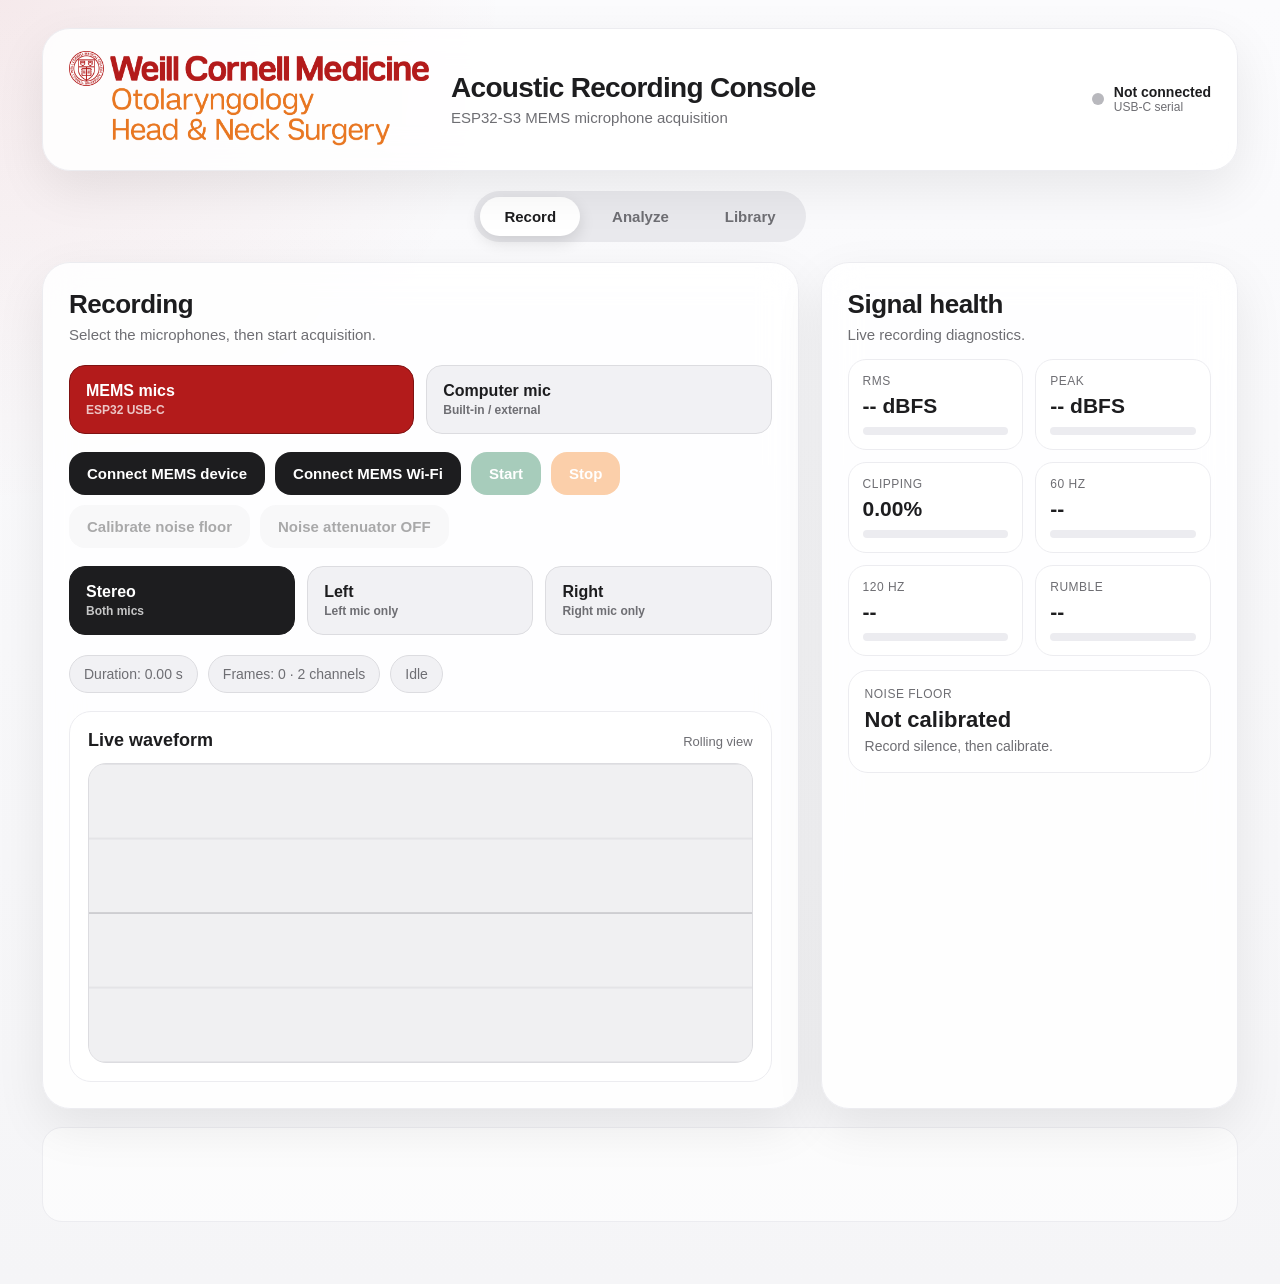
==== index.html @ 39ed15cc "Initial commit" ====
<!DOCTYPE html>
<html>
<head>
  <meta charset="UTF-8" />
  <title>Acoustic Recording Console</title>
  <link rel="stylesheet" href="style.css" />
</head>

<body>
  <div class="appShell">
    <header class="topBar">
      <div class="brand">
        <img class="logo" src="logo.png" alt="Weill Cornell Medicine logo" />
        <div>
          <h1>Acoustic Recording Console</h1>
          <p>ESP32-S3 MEMS microphone acquisition</p>
        </div>
      </div>

      <div class="deviceStatus">
        <div id="statusDot" class="statusDot"></div>
        <div>
          <div id="status" class="statusText">Not connected</div>
          <div class="statusSubtext">USB-C serial</div>
        </div>
      </div>
    </header>

    <nav class="tabBar">
      <button class="tabBtn active" data-tab="recordView">Record</button>
      <button class="tabBtn" data-tab="analyzeView">Analyze</button>
      <button class="tabBtn" data-tab="libraryView">Library</button>
    </nav>

    <main>
      <!-- RECORD VIEW -->
      <section id="recordView" class="view activeView">
        <div class="gridTwo">
          <section class="card mainCard">
            <div class="sectionHeader">
              <div>
                <h2>Recording</h2>
                <p>Select the microphones, then start acquisition.</p>
              </div>
            </div>

            <div class="sourceSelector">
              <button class="sourceBtn active" data-source="mems">
                <span>MEMS mics</span>
                <small>ESP32 USB-C</small>
              </button>

              <button class="sourceBtn" data-source="computer">
                <span>Computer mic</span>
                <small>Built-in / external</small>
              </button>
            </div>

            <div class="buttonRow">
              <button id="connectBtn" class="primaryBtn">Connect MEMS device</button>
              <button id="connectWifiBtn" class="primaryBtn">Connect MEMS Wi-Fi</button>
              <button id="startBtn" class="successBtn" disabled>Start</button>
              <button id="stopBtn" class="warningBtn" disabled>Stop</button>
              <button id="calibrateNoiseBtn" class="secondaryBtn" disabled>Calibrate noise floor</button>
              <button id="noiseAttenuatorBtn" class="secondaryBtn" disabled>Noise attenuator OFF</button>
            </div>

            <div id="modeSelector" class="modeSelector">
              <button class="modeBtn active" data-mode="stereo">
                <span>Stereo</span>
                <small>Both mics</small>
              </button>

              <button class="modeBtn" data-mode="left">
                <span>Left</span>
                <small>Left mic only</small>
              </button>

              <button class="modeBtn" data-mode="right">
                <span>Right</span>
                <small>Right mic only</small>
              </button>
            </div>

            <div class="metaRow">
              <div id="durationBox" class="metaBox">Duration: 0.00 s</div>
              <div id="sampleBox" class="metaBox">Frames: 0 · 2 channels</div>
              <div id="recordingStateBox" class="metaBox">Idle</div>
            </div>

            <div class="plotCard">
              <div class="plotHeader">
                <h3>Live waveform</h3>
                <span>Rolling view</span>
              </div>
              <canvas id="waveform" width="1000" height="300"></canvas>
            </div>
          </section>

          <aside class="card">
            <div class="sectionHeader compact">
              <div>
                <h2>Signal health</h2>
                <p>Live recording diagnostics.</p>
              </div>
            </div>

            <div class="noiseDashboard">
              <div class="noiseCard">
                <div class="noiseLabel">RMS</div>
                <div id="rmsDb" class="noiseValue">-- dBFS</div>
                <div class="indicatorOuter"><div id="rmsBar" class="indicatorInner"></div></div>
              </div>

              <div class="noiseCard">
                <div class="noiseLabel">Peak</div>
                <div id="peakDb" class="noiseValue">-- dBFS</div>
                <div class="indicatorOuter"><div id="peakBar" class="indicatorInner"></div></div>
              </div>

              <div class="noiseCard">
                <div class="noiseLabel">Clipping</div>
                <div id="clipPercent" class="noiseValue">0.00%</div>
                <div class="indicatorOuter"><div id="clipBar" class="indicatorInner warning"></div></div>
              </div>

              <div class="noiseCard">
                <div class="noiseLabel">60 Hz</div>
                <div id="hum60" class="noiseValue">--</div>
                <div class="indicatorOuter"><div id="hum60Bar" class="indicatorInner danger"></div></div>
              </div>

              <div class="noiseCard">
                <div class="noiseLabel">120 Hz</div>
                <div id="hum120" class="noiseValue">--</div>
                <div class="indicatorOuter"><div id="hum120Bar" class="indicatorInner danger"></div></div>
              </div>

              <div class="noiseCard">
                <div class="noiseLabel">Rumble</div>
                <div id="rumbleLevel" class="noiseValue">--</div>
                <div class="indicatorOuter"><div id="rumbleBar" class="indicatorInner warning"></div></div>
              </div>
            </div>

            <div class="noiseFloorBox">
              <div class="noiseLabel">Noise floor</div>
              <div id="noiseFloor" class="noiseFloorValue">Not calibrated</div>
              <div id="noiseComment" class="noiseComment">Record silence, then calibrate.</div>
            </div>
          </aside>
        </div>
      </section>

      <!-- ANALYZE VIEW -->
      <section id="analyzeView" class="view">
        <section class="card">
          <div class="sectionHeader">
            <div>
              <h2>Frequency analysis</h2>
              <p>Zoom into the FFT and export the frequency data.</p>
            </div>
          </div>

          <div class="analysisToolbar">
            <div class="fieldGroup">
              <label>Source</label>
              <select id="analysisSourceSelect">
                <option value="live">Live buffer</option>
              </select>
            </div>

            <div class="fieldGroup">
              <label>From</label>
              <input id="fftMinFreqInput" type="number" value="0" min="0" step="10" />
            </div>

            <div class="fieldGroup">
              <label>To</label>
              <input id="fftMaxFreqInput" type="number" value="8000" min="10" step="10" />
            </div>

            <button id="plotSpectrumBtn" class="primaryBtn" disabled>Plot FFT</button>
            <button id="resetZoomBtn" class="secondaryBtn">Reset zoom</button>
            <button id="downloadFftBtn" class="secondaryBtn" disabled>Download FFT</button>
          </div>

          <div class="quickZoomRow">
            <button class="zoomPresetBtn" data-min="0" data-max="250">0–250 Hz</button>
            <button class="zoomPresetBtn" data-min="0" data-max="1000">0–1 kHz</button>
            <button class="zoomPresetBtn" data-min="1000" data-max="4000">1–4 kHz</button>
            <button class="zoomPresetBtn" data-min="4000" data-max="8000">4–8 kHz</button>
          </div>

          <div class="plotCard">
            <div class="plotHeader">
              <h3>FFT spectrum</h3>
              <span id="fftRangeLabel">0–8000 Hz</span>
            </div>

            <canvas id="spectrumCanvas" width="1200" height="420"></canvas>
          </div>

          <div class="plotCard waveformAnalyzeCard">
            <div class="plotHeader">
                <h3>Selected waveform region</h3>
                <span id="selectedRangeLabel">No region selected</span>
            </div>

            <canvas id="analysisWaveformCanvas" width="1200" height="260"></canvas>

            <p class="selectionHelp">
                Drag the left or right boundary to choose the audio segment used for the FFT.
            </p>
          </div>

          <div class="analysisSummary">
            <div>
              <h3>Dominant frequencies</h3>
              <p id="dominantFrequencies">No FFT plotted yet.</p>
            </div>

            <div>
              <h3>Interpretation</h3>
              <p id="fftInterpretation">Record silence, then plot the FFT to identify noise bands.</p>
            </div>
          </div>
        </section>
      </section>

      <!-- LIBRARY VIEW -->
      <section id="libraryView" class="view">
        <section class="card">
          <div class="sectionHeader">
            <div>
              <h2>Recordings</h2>
              <p>Listen, download, or delete saved recordings.</p>
            </div>

            <div id="recordingCount" class="countPill">0 saved</div>
          </div>

          <div id="recordingList" class="recordingList">
            <div class="empty">No recordings yet.</div>
          </div>
        </section>
      </section>
    </main>

    <div id="log" class="logBox"></div>
  </div>

  <script src="app.js"></script>
  <script src="noiseAttenuator.js"></script>
  <script src="analysis.js"></script>
  <script src="audio.js"></script>
  <script src="serial.js"></script>
  <script src="computerMic.js"></script>
  <script src="wifi.js"></script>
  <script src="main.js"></script>
</body>
</html>
---- style.css ----
:root {
  --wcm-red: #b31b1b;
  --wcm-dark-red: #7f1212;
  --wcm-orange: #f58220;

  --bg: #f5f5f7;
  --card: rgba(255, 255, 255, 0.86);
  --card-solid: #ffffff;
  --plot-bg: #f0f0f2;
  --plot-grid: #d8d8dc;
  --ink: #1d1d1f;
  --muted: #6e6e73;
  --line: #dcdce0;
  --soft-line: #ececf0;

  --green: #18794e;
  --purple: #7c3aed;
  --shadow: 0 18px 50px rgba(0, 0, 0, 0.08);
}

* {
  box-sizing: border-box;
}

body {
  margin: 0;
  font-family: -apple-system, BlinkMacSystemFont, "SF Pro Display", "Segoe UI", Arial, sans-serif;
  background:
    radial-gradient(circle at top left, rgba(179, 27, 27, 0.08), transparent 28%),
    linear-gradient(180deg, #fbfbfd 0%, #f5f5f7 100%);
  color: var(--ink);
}

.appShell {
  max-width: 1240px;
  margin: 28px auto;
  padding: 0 22px 34px;
}

.topBar {
  display: flex;
  justify-content: space-between;
  align-items: center;
  gap: 22px;
  padding: 22px 26px;
  background: var(--card);
  border: 1px solid var(--soft-line);
  border-radius: 28px;
  box-shadow: var(--shadow);
  backdrop-filter: blur(18px);
}

.brand {
  display: flex;
  align-items: center;
  gap: 22px;
}

.logo {
  width: 360px;
  max-width: 42vw;
  object-fit: contain;
}

.brand h1 {
  margin: 0;
  font-size: 28px;
  letter-spacing: -0.7px;
}

.brand p {
  margin: 5px 0 0;
  color: var(--muted);
  font-size: 15px;
}

.deviceStatus {
  display: flex;
  align-items: center;
  gap: 10px;
  min-width: 160px;
  justify-content: flex-end;
}

.statusDot {
  width: 12px;
  height: 12px;
  border-radius: 999px;
  background: #b8b8bd;
}

.statusDot.connected {
  background: var(--green);
}

.statusDot.recording {
  background: var(--wcm-red);
  animation: pulse 1s infinite;
}

@keyframes pulse {
  0% { transform: scale(1); opacity: 1; }
  50% { transform: scale(1.25); opacity: 0.65; }
  100% { transform: scale(1); opacity: 1; }
}

.statusText {
  font-weight: 700;
  font-size: 14px;
}

.statusSubtext {
  color: var(--muted);
  font-size: 12px;
}

.tabBar {
  display: flex;
  gap: 8px;
  margin: 20px auto;
  padding: 6px;
  background: #e9e9ed;
  width: fit-content;
  border-radius: 999px;
}

.tabBtn {
  border: none;
  padding: 11px 24px;
  border-radius: 999px;
  background: transparent;
  color: var(--muted);
  font-weight: 700;
  cursor: pointer;
  transition: all 0.15s ease;
}

.tabBtn.active {
  background: white;
  color: var(--ink);
  box-shadow: 0 6px 16px rgba(0,0,0,0.12);
}

.view {
  display: none;
}

.activeView {
  display: block;
}

.gridTwo {
  display: grid;
  grid-template-columns: 1.45fr 0.8fr;
  gap: 22px;
}

.card {
  background: var(--card);
  border: 1px solid var(--soft-line);
  border-radius: 28px;
  box-shadow: var(--shadow);
  padding: 26px;
  backdrop-filter: blur(18px);
}

.mainCard {
  min-height: 640px;
}

.sectionHeader {
  display: flex;
  justify-content: space-between;
  align-items: flex-start;
  gap: 18px;
  margin-bottom: 22px;
}

.sectionHeader.compact {
  margin-bottom: 16px;
}

.sectionHeader h2 {
  margin: 0;
  font-size: 26px;
  letter-spacing: -0.5px;
}

.sectionHeader p {
  margin: 6px 0 0;
  color: var(--muted);
  font-size: 15px;
}

.buttonRow,
.analysisToolbar,
.quickZoomRow {
  display: flex;
  flex-wrap: wrap;
  gap: 10px;
  margin-bottom: 18px;
  align-items: flex-end;
}

button,
select,
input {
  font-family: inherit;
}

button {
  border: none;
  border-radius: 16px;
  padding: 13px 18px;
  font-size: 15px;
  font-weight: 700;
  cursor: pointer;
  transition: transform 0.12s ease, box-shadow 0.12s ease, opacity 0.12s ease;
}

button:hover:not(:disabled) {
  transform: translateY(-1px);
  box-shadow: 0 10px 22px rgba(0,0,0,0.14);
}

button:disabled {
  opacity: 0.38;
  cursor: not-allowed;
}

.primaryBtn {
  background: var(--ink);
  color: white;
}

.successBtn {
  background: var(--green);
  color: white;
}

.warningBtn {
  background: var(--wcm-orange);
  color: white;
}

.secondaryBtn {
  background: #ececf0;
  color: var(--ink);
}

.modeSelector {
  display: grid;
  grid-template-columns: repeat(3, 1fr);
  gap: 12px;
  margin: 10px 0 20px;
}

.modeBtn {
  display: flex;
  flex-direction: column;
  align-items: flex-start;
  gap: 3px;
  background: #f1f1f4;
  color: var(--ink);
  border: 1px solid var(--line);
  padding: 16px;
  text-align: left;
}

.modeBtn span {
  font-size: 16px;
}

.modeBtn small {
  color: var(--muted);
  font-size: 12px;
}

.modeBtn.active {
  background: var(--ink);
  color: white;
  border-color: var(--ink);
}

.modeBtn.active small {
  color: rgba(255,255,255,0.75);
}

.metaRow {
  display: flex;
  flex-wrap: wrap;
  gap: 10px;
  margin-bottom: 18px;
}

.metaBox,
.countPill {
  background: #f1f1f4;
  border: 1px solid var(--line);
  border-radius: 999px;
  padding: 10px 14px;
  color: var(--muted);
  font-size: 14px;
}

.plotCard {
  background: var(--card-solid);
  border: 1px solid var(--soft-line);
  border-radius: 22px;
  padding: 18px;
}

.plotHeader {
  display: flex;
  justify-content: space-between;
  align-items: baseline;
  gap: 12px;
  margin-bottom: 12px;
}

.plotHeader h3 {
  margin: 0;
  font-size: 18px;
}

.plotHeader span {
  color: var(--muted);
  font-size: 13px;
}

canvas {
  width: 100%;
  background: var(--plot-bg);
  border: 1px solid var(--line);
  border-radius: 18px;
  display: block;
}

#waveform {
  height: 300px;
}

#spectrumCanvas {
  height: 420px;
}

.noiseDashboard {
  display: grid;
  grid-template-columns: 1fr 1fr;
  gap: 12px;
}

.noiseCard {
  background: white;
  border: 1px solid var(--soft-line);
  border-radius: 18px;
  padding: 14px;
}

.noiseLabel {
  font-size: 12px;
  text-transform: uppercase;
  color: var(--muted);
  letter-spacing: 0.5px;
  margin-bottom: 6px;
}

.noiseValue {
  font-size: 21px;
  font-weight: 800;
  margin-bottom: 9px;
}

.indicatorOuter {
  height: 8px;
  width: 100%;
  border-radius: 999px;
  overflow: hidden;
  background: #ececf0;
}

.indicatorInner {
  height: 100%;
  width: 0%;
  border-radius: 999px;
  background: var(--green);
  transition: width 0.08s linear;
}

.indicatorInner.warning {
  background: var(--wcm-orange);
}

.indicatorInner.danger {
  background: var(--wcm-red);
}

.noiseFloorBox {
  margin-top: 14px;
  background: white;
  border: 1px solid var(--soft-line);
  border-radius: 20px;
  padding: 16px;
}

.noiseFloorValue {
  font-weight: 800;
  font-size: 22px;
  margin: 4px 0;
}

.noiseComment {
  color: var(--muted);
  font-size: 14px;
  line-height: 1.35;
}

.fieldGroup {
  display: flex;
  flex-direction: column;
  gap: 6px;
}

.fieldGroup label {
  font-size: 12px;
  color: var(--muted);
  font-weight: 700;
  text-transform: uppercase;
  letter-spacing: 0.45px;
}

select,
input {
  height: 44px;
  border: 1px solid var(--line);
  border-radius: 14px;
  background: white;
  padding: 0 12px;
  font-size: 15px;
  min-width: 130px;
}

#analysisSourceSelect {
  min-width: 220px;
}

.zoomPresetBtn {
  background: white;
  color: var(--muted);
  border: 1px solid var(--line);
  padding: 10px 14px;
  font-size: 14px;
}

.analysisSummary {
  display: grid;
  grid-template-columns: 1fr 1fr;
  gap: 18px;
  margin-top: 18px;
}

.analysisSummary div {
  background: white;
  border: 1px solid var(--soft-line);
  border-radius: 20px;
  padding: 18px;
}

.analysisSummary h3 {
  margin: 0 0 8px;
  font-size: 17px;
}

.analysisSummary p {
  margin: 0;
  color: var(--muted);
  line-height: 1.4;
}

.recordingList {
  display: grid;
  grid-template-columns: repeat(auto-fill, minmax(310px, 1fr));
  gap: 14px;
}

.recordingCard {
  background: white;
  border: 1px solid var(--soft-line);
  border-radius: 22px;
  padding: 18px;
}

.recordingTitle {
  font-size: 18px;
  font-weight: 800;
  margin-bottom: 5px;
}

.recordingInfo {
  font-size: 13px;
  color: var(--muted);
  margin-bottom: 12px;
  line-height: 1.35;
}

audio {
  width: 100%;
  margin-top: 8px;
}

.cardButtons {
  display: flex;
  gap: 8px;
  flex-wrap: wrap;
  margin-top: 12px;
}

.smallBtn {
  padding: 9px 12px;
  border-radius: 12px;
  font-size: 13px;
}

.downloadBtn {
  background: var(--ink);
  color: white;
}

.analyzeBtn {
  background: #ececf0;
  color: var(--ink);
}

.deleteBtn {
  background: #f3e8e8;
  color: var(--wcm-red);
}

.empty {
  background: white;
  border: 1px dashed var(--line);
  border-radius: 22px;
  padding: 32px;
  color: var(--muted);
  text-align: center;
}

.logBox {
  margin-top: 18px;
  background: rgba(255,255,255,0.68);
  border: 1px solid var(--soft-line);
  border-radius: 20px;
  padding: 12px 14px;
  height: 95px;
  overflow-y: auto;
  font-family: "SF Mono", Consolas, monospace;
  font-size: 12px;
  color: var(--muted);
}

.sourceSelector {
  display: grid;
  grid-template-columns: 1fr 1fr;
  gap: 12px;
  margin-bottom: 18px;
}

.sourceBtn {
  display: flex;
  flex-direction: column;
  align-items: flex-start;
  gap: 3px;
  background: #f1f1f4;
  color: var(--ink);
  border: 1px solid var(--line);
  padding: 16px;
  text-align: left;
}

.sourceBtn span {
  font-size: 16px;
}

.sourceBtn small {
  color: var(--muted);
  font-size: 12px;
}

.sourceBtn.active {
  background: var(--wcm-red);
  color: white;
  border-color: var(--wcm-dark-red);
}

.sourceBtn.active small {
  color: rgba(255,255,255,0.75);
}

@media (max-width: 980px) {
  .topBar,
  .brand {
    flex-direction: column;
    align-items: flex-start;
  }

  .sourceSelector {
    grid-template-columns: 1fr;
  }

  .logo {
    max-width: 100%;
    width: 100%;
  }

  .gridTwo,
  .analysisSummary {
    grid-template-columns: 1fr;
  }

  .modeSelector {
    grid-template-columns: 1fr;
  }

  .noiseDashboard {
    grid-template-columns: 1fr;
  }

  .tabBar {
    width: 100%;
  }

  .tabBtn {
    flex: 1;
  }
}

.noiseOn {
  background: #0f7b3f !important;
  color: white !important;
  border-color: #0f7b3f !important;
}

.waveformAnalyzeCard {
  margin-top: 18px;
}

#analysisWaveformCanvas {
  height: 260px;
  cursor: crosshair;
}

.selectionHelp {
  margin: 10px 2px 0;
  color: var(--muted);
  font-size: 13px;
}

.selectionHandle {
  cursor: ew-resize;
}
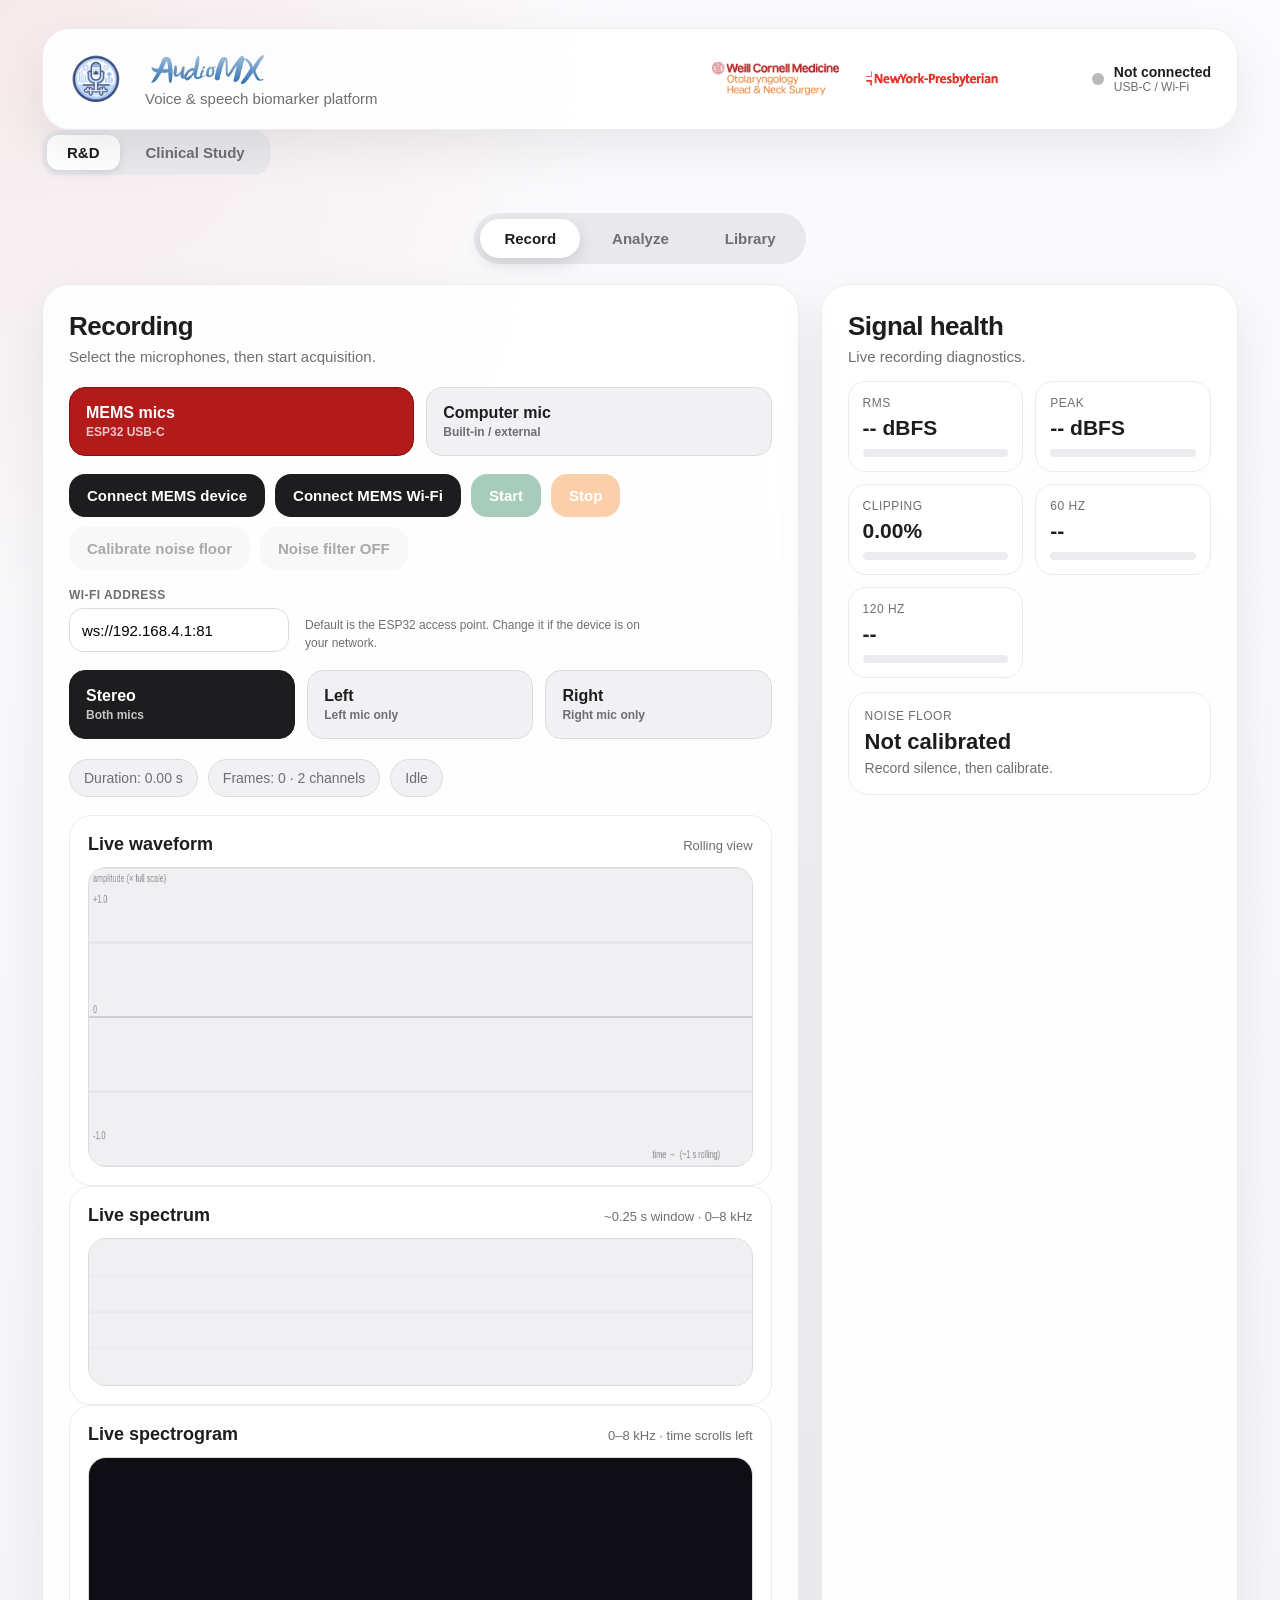
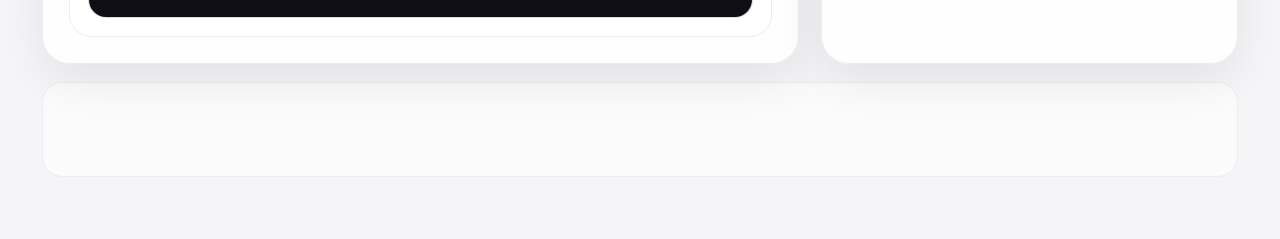
==== commit 5420473c: "Update AudioMX: clinical UI, voice features, FHIR export" ====
--- a/index.html
+++ b/index.html
@@ -2,7 +2,7 @@
 <html>
 <head>
   <meta charset="UTF-8" />
-  <title>Acoustic Recording Console</title>
+  <title>AudioMX — Voice &amp; Speech Platform</title>
   <link rel="stylesheet" href="style.css" />
 </head>
 
@@ -10,22 +10,33 @@
   <div class="appShell">
     <header class="topBar">
       <div class="brand">
-        <img class="logo" src="logo.png" alt="Weill Cornell Medicine logo" />
+        <img class="appIcon" src="AudioMXimagelogo.png" alt="AudioMX icon" />
         <div>
-          <h1>Acoustic Recording Console</h1>
-          <p>ESP32-S3 MEMS microphone acquisition</p>
-        </div>
+          <img class="wordmark" src="AudioMXnamelogo.png" alt="AudioMX" />
+          <p>Voice &amp; speech biomarker platform</p>
+        </div>
+      </div>
+
+      <div class="partnerLogos">
+        <img src="logo.png" alt="Weill Cornell Medicine Otolaryngology" />
+        <img src="nyp_logo.png" alt="NewYork-Presbyterian" onerror="this.style.display='none'" />
       </div>
 
       <div class="deviceStatus">
         <div id="statusDot" class="statusDot"></div>
         <div>
           <div id="status" class="statusText">Not connected</div>
-          <div class="statusSubtext">USB-C serial</div>
+          <div class="statusSubtext">USB-C / Wi-Fi</div>
         </div>
       </div>
     </header>
 
+    <nav class="modeSwitch">
+      <button class="modeSwitchBtn active" data-mode="rnd">R&amp;D</button>
+      <button class="modeSwitchBtn" data-mode="clinical">Clinical Study</button>
+    </nav>
+
+    <div id="rndMode">
     <nav class="tabBar">
       <button class="tabBtn active" data-tab="recordView">Record</button>
       <button class="tabBtn" data-tab="analyzeView">Analyze</button>
@@ -62,7 +73,15 @@
               <button id="startBtn" class="successBtn" disabled>Start</button>
               <button id="stopBtn" class="warningBtn" disabled>Stop</button>
               <button id="calibrateNoiseBtn" class="secondaryBtn" disabled>Calibrate noise floor</button>
-              <button id="noiseAttenuatorBtn" class="secondaryBtn" disabled>Noise attenuator OFF</button>
+              <button id="noiseAttenuatorBtn" class="secondaryBtn" disabled title="When ON, the recording is cleaned (baked in). When OFF, the recording is raw.">Noise filter OFF</button>
+            </div>
+
+            <div class="wifiAddressRow">
+              <div class="fieldGroup">
+                <label for="wifiUrlInput">Wi-Fi address</label>
+                <input id="wifiUrlInput" type="text" value="ws://192.168.4.1:81" spellcheck="false" />
+              </div>
+              <small class="fieldHint">Default is the ESP32 access point. Change it if the device is on your network.</small>
             </div>
 
             <div id="modeSelector" class="modeSelector">
@@ -95,6 +114,22 @@
               </div>
               <canvas id="waveform" width="1000" height="300"></canvas>
             </div>
+
+            <div class="plotCard">
+              <div class="plotHeader">
+                <h3>Live spectrum</h3>
+                <span>~0.25 s window · 0–8 kHz</span>
+              </div>
+              <canvas id="liveSpectrum" width="1000" height="220"></canvas>
+            </div>
+
+            <div class="plotCard">
+              <div class="plotHeader">
+                <h3>Live spectrogram</h3>
+                <span>0–8 kHz · time scrolls left</span>
+              </div>
+              <canvas id="liveSpectrogram" width="1000" height="240"></canvas>
+            </div>
           </section>
 
           <aside class="card">
@@ -136,11 +171,6 @@
                 <div class="indicatorOuter"><div id="hum120Bar" class="indicatorInner danger"></div></div>
               </div>
 
-              <div class="noiseCard">
-                <div class="noiseLabel">Rumble</div>
-                <div id="rumbleLevel" class="noiseValue">--</div>
-                <div class="indicatorOuter"><div id="rumbleBar" class="indicatorInner warning"></div></div>
-              </div>
             </div>
 
             <div class="noiseFloorBox">
@@ -201,6 +231,15 @@
             <canvas id="spectrumCanvas" width="1200" height="420"></canvas>
           </div>
 
+          <div class="plotCard">
+            <div class="plotHeader">
+              <h3>Spectrogram</h3>
+              <span>Selected region · frequency over time</span>
+            </div>
+
+            <canvas id="analysisSpectrogram" width="1200" height="300"></canvas>
+          </div>
+
           <div class="plotCard waveformAnalyzeCard">
             <div class="plotHeader">
                 <h3>Selected waveform region</h3>
@@ -237,7 +276,10 @@
               <p>Listen, download, or delete saved recordings.</p>
             </div>
 
-            <div id="recordingCount" class="countPill">0 saved</div>
+            <div class="libraryHeaderRight">
+              <div id="recordingCount" class="countPill">0 saved</div>
+              <button id="clearAllBtn" class="smallBtn deleteBtn">Clear all data</button>
+            </div>
           </div>
 
           <div id="recordingList" class="recordingList">
@@ -246,6 +288,150 @@
         </section>
       </section>
     </main>
+    </div><!-- /#rndMode -->
+
+    <!-- CLINICAL MODE -->
+    <div id="clinicalMode" hidden>
+      <nav class="clinTabs">
+        <button class="clinTabBtn active" data-ctab="patients">Patients</button>
+        <button class="clinTabBtn" data-ctab="exam">Exam</button>
+        <button class="clinTabBtn" data-ctab="chart">Patient chart</button>
+      </nav>
+
+      <!-- PATIENTS TAB -->
+      <section id="clinPatients" class="card clinPanel">
+        <div class="sectionHeader">
+          <div>
+            <h2>Patients</h2>
+            <p>Your patient database. Open one to run an exam.</p>
+          </div>
+          <button id="cNewPatientBtn" class="primaryBtn">+ New patient</button>
+        </div>
+        <div class="fieldGroup">
+          <label for="cPatientSearch">Search</label>
+          <input id="cPatientSearch" type="text" placeholder="Search by ID or name" />
+        </div>
+        <div id="cPatientTable" class="patientTable">
+          <div class="empty">No patients yet. Click “New patient”.</div>
+        </div>
+      </section>
+
+      <!-- EXAM TAB -->
+      <section id="clinExam" class="clinPanel" hidden>
+        <div class="clinicalGrid">
+          <section class="card clinicianPanel">
+            <div class="sectionHeader">
+              <div>
+                <h2>Exam</h2>
+                <p>Drive the protocol and watch the signal.</p>
+              </div>
+            </div>
+
+            <div id="cExamPatient" class="clinPatientMeta">No patient selected.</div>
+
+            <div class="clinSessionRow">
+              <button id="cNewSessionBtn" class="secondaryBtn">＋ New session</button>
+              <span id="cSessionLabel" class="clinSessionLabel">—</span>
+              <div class="fieldGroup clinNotesField">
+                <label for="cNotes">Session notes</label>
+                <input id="cNotes" type="text" placeholder="Optional notes for this session" />
+              </div>
+            </div>
+
+            <div class="clinConnectRow">
+              <button id="cConnectUsb" class="secondaryBtn">Connect MEMS (USB)</button>
+              <button id="cConnectWifi" class="secondaryBtn">Connect MEMS (Wi-Fi)</button>
+              <button id="cConnectComputer" class="secondaryBtn">Connect computer mic</button>
+              <button id="cPopoutBtn" class="secondaryBtn">Open patient view ↗</button>
+            </div>
+
+            <div class="clinOptionsRow">
+              <label class="consentCheck"><input type="checkbox" id="cConsent" /> Informed consent obtained</label>
+              <label class="consentCheck"><input type="checkbox" id="cSpeak" checked /> 🔊 Read prompts aloud</label>
+            </div>
+
+            <div class="clinTestBar">
+              <div class="clinTestBarHead">Protocol</div>
+              <div id="cTestList" class="clinTestList"></div>
+            </div>
+
+            <div class="clinRunHead">
+              <div>
+                <h3 id="cTestName">Sustained Vowel (MPT)</h3>
+                <p id="cTestNote" class="clinTestNote"></p>
+              </div>
+              <div class="clinRunBtns">
+                <button id="cStartBtn" class="successBtn">Start test</button>
+                <button id="cStopBtn" class="warningBtn" disabled>End test</button>
+              </div>
+            </div>
+
+            <div id="cGateBox" class="clinGate" style="display:none"></div>
+
+            <div class="clinMetrics">
+              <div class="noiseCard">
+                <div class="noiseLabel">RMS</div>
+                <div id="cRms" class="noiseValue">-- dBFS</div>
+                <div class="indicatorOuter"><div id="cLevelBar" class="indicatorInner"></div></div>
+              </div>
+              <div class="noiseCard">
+                <div class="noiseLabel">Peak</div>
+                <div id="cPeak" class="noiseValue">-- dBFS</div>
+              </div>
+              <div class="noiseCard">
+                <div class="noiseLabel">Clipping</div>
+                <div id="cClip" class="noiseValue">0.00%</div>
+              </div>
+            </div>
+
+            <div class="plotCard">
+              <div class="plotHeader"><h3>Waveform</h3><span>live</span></div>
+              <canvas id="cWaveform" width="1000" height="200"></canvas>
+            </div>
+            <div class="plotCard">
+              <div class="plotHeader"><h3>Spectrum</h3><span>0–8 kHz · dBFS</span></div>
+              <canvas id="cSpectrum" width="1000" height="200"></canvas>
+            </div>
+          </section>
+
+          <!-- Patient interface -->
+          <section class="card patientPanel">
+            <div id="pGoBar" class="patientGoBar">Get ready…</div>
+            <div class="patientBody">
+              <div id="pCountNumber" class="patientCount"></div>
+              <div id="pTaskIcon" class="patientIcon">🫁</div>
+              <h2 id="pTaskTitle" class="patientTitle">Say “Ahhh” for as long as you can</h2>
+              <ol id="pSteps" class="patientSteps"></ol>
+              <div id="pReads" class="patientReads"></div>
+              <div id="pReadyWrap" class="patientReadyWrap" style="display:none">
+                <button id="pReadyBtn" class="patientReadyBtn">I'm ready — start</button>
+              </div>
+            </div>
+            <div id="pTimerWrap" class="patientTimerWrap" style="display:none">
+              <div id="pTimerBar" class="patientTimerBar"></div>
+            </div>
+          </section>
+        </div>
+      </section>
+
+      <!-- CHART TAB -->
+      <section id="clinChart" class="card clinPanel" hidden>
+        <div class="sectionHeader">
+          <div>
+            <h2>Patient chart</h2>
+            <p id="cChartPatient">No patient selected.</p>
+          </div>
+          <div class="chartExportBtns">
+            <button id="cExportPatientBtn" class="secondaryBtn">Download all sessions (ZIP)</button>
+            <button id="cExportFhirBtn" class="secondaryBtn">Export FHIR (JSON)</button>
+          </div>
+        </div>
+        <div id="cChartTrends" class="trendPanel"></div>
+        <div id="cChartFolders" class="sessionList">
+          <div class="empty">Open a patient from the Patients tab.</div>
+        </div>
+      </section>
+    </div><!-- /#clinicalMode -->
 
     <div id="log" class="logBox"></div>
   </div>
@@ -257,6 +443,12 @@
   <script src="serial.js"></script>
   <script src="computerMic.js"></script>
   <script src="wifi.js"></script>
+  <script src="db.js"></script>
+  <script src="zip.js"></script>
+  <script src="protocol.js"></script>
+  <script src="features.js"></script>
+  <script src="fhir.js"></script>
+  <script src="clinical.js"></script>
   <script src="main.js"></script>
 </body>
 </html>
--- a/style.css
+++ b/style.css
@@ -657,4 +657,566 @@
 
 .selectionHandle {
   cursor: ew-resize;
-}+}
+
+.wifiAddressRow {
+  display: flex;
+  flex-wrap: wrap;
+  align-items: flex-end;
+  gap: 10px 16px;
+  margin-bottom: 18px;
+}
+
+.wifiAddressRow .fieldGroup {
+  flex: 0 1 auto;
+}
+
+.wifiAddressRow #wifiUrlInput {
+  min-width: 220px;
+}
+
+.fieldHint {
+  color: var(--muted);
+  font-size: 12px;
+  line-height: 1.5;
+  max-width: 340px;
+}
+
+.audioLabel {
+  font-size: 12px;
+  font-weight: 700;
+  color: var(--muted);
+  text-transform: uppercase;
+  letter-spacing: 0.4px;
+  margin: 10px 0 4px;
+}
+/* ===================================================================
+   AudioMX branding + Clinical section
+   =================================================================== */
+
+.appIcon {
+  width: 54px;
+  height: 54px;
+}
+
+.wordmark {
+  height: 34px;
+  display: block;
+}
+
+.partnerLogos {
+  display: flex;
+  align-items: center;
+  gap: 18px;
+  margin-left: auto;
+  margin-right: 22px;
+}
+
+.partnerLogos img {
+  height: 34px;
+  width: auto;
+  object-fit: contain;
+  opacity: 0.92;
+}
+
+/* Mode switch (R&D vs Clinical) */
+.modeSwitch {
+  display: inline-flex;
+  gap: 6px;
+  background: #e9e9ee;
+  padding: 5px;
+  border-radius: 16px;
+  margin: 0 0 18px;
+}
+
+.modeSwitchBtn {
+  border: none;
+  background: transparent;
+  color: var(--muted);
+  font-weight: 700;
+  font-size: 15px;
+  padding: 9px 20px;
+  border-radius: 12px;
+  cursor: pointer;
+}
+
+.modeSwitchBtn.active {
+  background: var(--card-solid);
+  color: var(--ink);
+  box-shadow: 0 2px 8px rgba(0,0,0,0.1);
+}
+
+/* Clinical split layout */
+.clinicalGrid {
+  display: grid;
+  grid-template-columns: 1.15fr 1fr;
+  gap: 20px;
+  align-items: start;
+}
+
+@media (max-width: 1100px) {
+  .clinicalGrid { grid-template-columns: 1fr; }
+}
+
+.clinSetup {
+  display: flex;
+  flex-wrap: wrap;
+  gap: 14px;
+  margin-bottom: 14px;
+}
+
+.clinNotesField { flex: 1 1 260px; }
+.clinNotesField input { min-width: 100%; }
+
+.clinConnectRow {
+  display: flex;
+  flex-wrap: wrap;
+  gap: 10px;
+  margin-bottom: 18px;
+}
+
+.clinTestBarHead,
+.clinTestBar { margin-bottom: 6px; }
+
+.clinTestBarHead {
+  font-size: 12px;
+  font-weight: 700;
+  text-transform: uppercase;
+  letter-spacing: 0.4px;
+  color: var(--muted);
+}
+
+.clinTestList {
+  display: flex;
+  flex-wrap: wrap;
+  gap: 8px;
+  margin: 8px 0 18px;
+}
+
+.clinTestBtn {
+  display: flex;
+  align-items: center;
+  gap: 7px;
+  background: #eef1f6;
+  color: var(--ink);
+  border: 2px solid transparent;
+  border-radius: 14px;
+  padding: 9px 13px;
+  font-weight: 600;
+  font-size: 13px;
+  cursor: pointer;
+}
+
+.clinTestBtn.active {
+  border-color: #3b6fb0;
+  background: #e2ecfa;
+}
+
+.clinTestIcon { font-size: 17px; }
+
+.clinRunHead {
+  display: flex;
+  justify-content: space-between;
+  align-items: flex-end;
+  gap: 14px;
+  margin-bottom: 12px;
+}
+
+.clinTestNote {
+  color: var(--muted);
+  font-size: 13px;
+  margin-top: 2px;
+  max-width: 460px;
+}
+
+.clinRunBtns { display: flex; gap: 10px; }
+
+.clinGate {
+  border-radius: 14px;
+  padding: 12px 14px;
+  margin-bottom: 14px;
+  font-size: 14px;
+}
+
+.clinGate.gateOk { background: #e7f4ec; border: 1px solid #b6ddc5; color: #14663d; }
+.clinGate.gateWarn { background: #fdecec; border: 1px solid #f2c2c2; color: #8f1d1d; }
+.clinGate .gateHead { font-weight: 700; margin-bottom: 6px; }
+.clinGate ul { margin: 4px 0 10px 18px; }
+.clinGate .gateBtns { display: flex; gap: 10px; }
+
+.clinMetrics {
+  display: grid;
+  grid-template-columns: repeat(3, 1fr);
+  gap: 12px;
+  margin-bottom: 16px;
+}
+
+.sessionList { display: flex; flex-direction: column; gap: 12px; }
+
+.sessionRow {
+  border: 1px solid var(--line);
+  border-radius: 14px;
+  padding: 12px;
+}
+
+.sessionRow audio { width: 100%; margin: 8px 0; }
+.sessionRowHead { font-weight: 700; font-size: 14px; }
+
+/* Patient interface */
+.patientPanel {
+  background: linear-gradient(160deg, #eaf1fb, #dbe8f8);
+  min-height: 520px;
+  display: flex;
+  flex-direction: column;
+}
+
+.patientGoBar {
+  background: #c9d3e0;
+  color: #45525f;
+  text-align: center;
+  font-weight: 800;
+  font-size: 17px;
+  padding: 14px;
+  border-radius: 14px;
+  transition: background 0.2s ease, color 0.2s ease;
+}
+
+.patientGoBar.go {
+  background: var(--green);
+  color: #fff;
+  animation: goPulse 1.2s ease-in-out infinite;
+}
+
+@keyframes goPulse {
+  0%, 100% { box-shadow: 0 0 0 0 rgba(24,121,78,0.5); }
+  50% { box-shadow: 0 0 0 10px rgba(24,121,78,0); }
+}
+
+.patientBody {
+  flex: 1;
+  text-align: center;
+  padding: 24px 10px;
+}
+
+.patientIcon { font-size: 72px; line-height: 1; margin-bottom: 8px; }
+
+.patientTitle {
+  font-size: 30px;
+  color: #23405f;
+  margin-bottom: 18px;
+  line-height: 1.2;
+}
+
+.patientSteps {
+  display: inline-block;
+  text-align: left;
+  font-size: 19px;
+  color: #2c3e50;
+  line-height: 1.7;
+  margin: 0 auto;
+}
+
+.patientReads {
+  margin-top: 18px;
+  background: rgba(255,255,255,0.7);
+  border-radius: 14px;
+  padding: 16px 20px;
+}
+
+.patientReadLine {
+  font-size: 22px;
+  color: #1f3550;
+  line-height: 1.5;
+  margin: 6px 0;
+}
+
+.patientTimerWrap {
+  height: 14px;
+  background: rgba(255,255,255,0.6);
+  border-radius: 10px;
+  overflow: hidden;
+  margin-top: 16px;
+}
+
+.patientTimerBar {
+  height: 100%;
+  width: 100%;
+  background: var(--green);
+  transition: width 0.1s linear;
+}
+
+/* Patient "I'm ready" gate — shown after the instructions are read. */
+.patientReadyWrap { margin-top: 22px; text-align: center; }
+.patientReadyBtn {
+  background: var(--green);
+  color: #fff;
+  border: none;
+  border-radius: 16px;
+  font-size: 26px;
+  font-weight: 800;
+  padding: 20px 40px;
+  cursor: pointer;
+  box-shadow: 0 6px 18px rgba(24,121,78,0.35);
+  animation: goPulse 1.6s ease-in-out infinite;
+}
+.patientReadyBtn:hover { filter: brightness(1.05); }
+.patientReadyBtn:active { transform: translateY(1px); }
+
+/* Popped-out patient window (patient.html) fills the whole screen */
+.patientWindowBody {
+  margin: 0;
+  padding: 0;
+  background: linear-gradient(160deg, #eaf1fb, #dbe8f8);
+}
+
+.patientWindowPanel {
+  min-height: 100vh;
+  border-radius: 0;
+  border: none;
+  box-shadow: none;
+  backdrop-filter: none;
+}
+
+/* Patient-centric clinical chart */
+.clinPatientMeta {
+  background: #eef3fb;
+  border: 1px solid #d6e2f3;
+  border-radius: 12px;
+  padding: 10px 14px;
+  font-size: 14px;
+  color: #33506f;
+  margin-bottom: 16px;
+}
+
+.sessionBlock {
+  border: 1px solid var(--line);
+  border-radius: 16px;
+  padding: 14px;
+  margin-bottom: 14px;
+  background: #fff;
+}
+
+.sessionBlockHead {
+  display: flex;
+  justify-content: space-between;
+  align-items: center;
+  gap: 12px;
+  font-size: 13px;
+  color: var(--muted);
+  margin-bottom: 10px;
+  padding-bottom: 8px;
+  border-bottom: 1px solid var(--soft-line);
+}
+
+.chartRow {
+  padding: 8px 0;
+  border-bottom: 1px dashed var(--soft-line);
+}
+
+.chartRow:last-child { border-bottom: none; }
+.chartRowTitle { font-weight: 700; font-size: 14px; margin-bottom: 6px; }
+.chartRow audio { width: 100%; margin-bottom: 6px; }
+
+/* Patient pop-out window: center content on the big screen */
+.patientWindowPanel {
+  justify-content: space-between;
+}
+
+.patientWindowPanel .patientBody {
+  display: flex;
+  flex-direction: column;
+  justify-content: center;
+  align-items: center;
+}
+
+.libraryHeaderRight {
+  display: flex;
+  align-items: center;
+  gap: 12px;
+}
+
+/* ---- Clinical sub-tabs + patient database + session folders ---- */
+.clinTabs {
+  display: inline-flex;
+  gap: 6px;
+  background: #e9e9ee;
+  padding: 5px;
+  border-radius: 14px;
+  margin-bottom: 18px;
+}
+.clinTabBtn {
+  border: none;
+  background: transparent;
+  color: var(--muted);
+  font-weight: 700;
+  font-size: 14px;
+  padding: 8px 18px;
+  border-radius: 10px;
+  cursor: pointer;
+}
+.clinTabBtn.active {
+  background: var(--card-solid);
+  color: var(--ink);
+  box-shadow: 0 2px 8px rgba(0,0,0,0.1);
+}
+
+.patientTable { display: flex; flex-direction: column; gap: 8px; margin-top: 14px; }
+.patientRow {
+  display: flex;
+  align-items: center;
+  gap: 14px;
+  border: 1px solid var(--line);
+  border-radius: 14px;
+  padding: 12px 14px;
+}
+.patientRow.active { border-color: #3b6fb0; background: #eef3fb; }
+.patientRowMain { font-size: 15px; }
+.patientRowName { color: var(--muted); font-weight: 600; }
+.patientRowMeta { color: var(--muted); font-size: 13px; margin-left: auto; }
+.patientRowActions { display: flex; gap: 8px; }
+
+.clinSessionRow {
+  display: flex;
+  align-items: flex-end;
+  flex-wrap: wrap;
+  gap: 12px;
+  margin: 6px 0 16px;
+}
+.clinSessionLabel {
+  background: #eef3fb;
+  border: 1px solid #d6e2f3;
+  border-radius: 999px;
+  padding: 9px 14px;
+  font-size: 13px;
+  font-weight: 700;
+  color: #33506f;
+}
+.clinSessionRow .clinNotesField { flex: 1 1 240px; }
+
+.sessionFolder {
+  border: 1px solid var(--line);
+  border-radius: 14px;
+  padding: 8px 14px 12px;
+  margin-bottom: 12px;
+  background: #fff;
+}
+.sessionFolderHead {
+  cursor: pointer;
+  font-size: 14px;
+  color: var(--ink);
+  padding: 6px 0;
+  list-style: none;
+}
+.sessionFolderHead::-webkit-details-marker { display: none; }
+.sessionFolder .smallBtn { margin: 6px 0; }
+
+/* ---- Features / AI card, consent, spoken toggle, countdown number ---- */
+.clinOptionsRow {
+  display: flex;
+  flex-wrap: wrap;
+  gap: 18px;
+  margin: 0 0 16px;
+}
+.consentCheck {
+  display: inline-flex;
+  align-items: center;
+  gap: 7px;
+  font-size: 14px;
+  color: var(--ink);
+  cursor: pointer;
+}
+.consentCheck input { width: auto; height: auto; min-width: 0; }
+
+.featureLine {
+  font-size: 12px;
+  color: #33506f;
+  background: #eef3fb;
+  border-radius: 10px;
+  padding: 6px 10px;
+  margin: 6px 0;
+}
+
+.featureCard {
+  background: #f4f8fd;
+  border: 1px solid #dbe7f5;
+  border-radius: 12px;
+  padding: 10px 12px;
+  margin: 6px 0;
+}
+.featureHead {
+  font-size: 12px;
+  font-weight: 700;
+  text-transform: uppercase;
+  letter-spacing: 0.4px;
+  color: #33506f;
+  margin-bottom: 4px;
+}
+.featureTag {
+  background: #dbe7f5;
+  color: #33506f;
+  border-radius: 999px;
+  padding: 1px 8px;
+  font-size: 10px;
+  margin-left: 6px;
+}
+.featureBody { font-size: 13px; color: var(--ink); }
+.aiScore {
+  margin-top: 6px;
+  font-size: 12px;
+  color: var(--muted);
+  border-top: 1px dashed #cfdcec;
+  padding-top: 6px;
+}
+
+.chartExportBtns { display: flex; gap: 8px; flex-wrap: wrap; }
+
+/* Per-patient trend view (Chart tab) */
+.trendPanel:empty { display: none; }
+.trendPanel {
+  background: #f4f8fd;
+  border: 1px solid #dbe7f5;
+  border-radius: 16px;
+  padding: 14px 16px;
+  margin-bottom: 14px;
+}
+.trendHead {
+  font-size: 12px;
+  font-weight: 700;
+  text-transform: uppercase;
+  letter-spacing: 0.4px;
+  color: #33506f;
+  margin-bottom: 10px;
+}
+.trendGrid {
+  display: grid;
+  grid-template-columns: repeat(auto-fit, minmax(220px, 1fr));
+  gap: 12px;
+}
+.trendCard {
+  background: white;
+  border: 1px solid #dbe7f5;
+  border-radius: 12px;
+  padding: 10px 12px;
+}
+.trendLabel {
+  font-size: 12px;
+  font-weight: 600;
+  color: var(--muted);
+  text-transform: uppercase;
+  letter-spacing: 0.3px;
+}
+.trendValue { font-size: 18px; color: var(--ink); margin: 2px 0 4px; }
+.trendValue strong { font-size: 22px; }
+.trendDelta { font-size: 12px; color: var(--muted); font-weight: 400; }
+.trendNoData { font-size: 13px; color: var(--muted); font-weight: 400; }
+.trendSvg { display: block; width: 100%; max-width: 240px; }
+.trendFoot { margin-top: 10px; font-size: 11px; color: var(--muted); }
+
+.patientCount {
+  font-size: 96px;
+  font-weight: 800;
+  color: #18794e;
+  line-height: 1;
+  min-height: 0;
+}
+.patientCount:empty { display: none; }
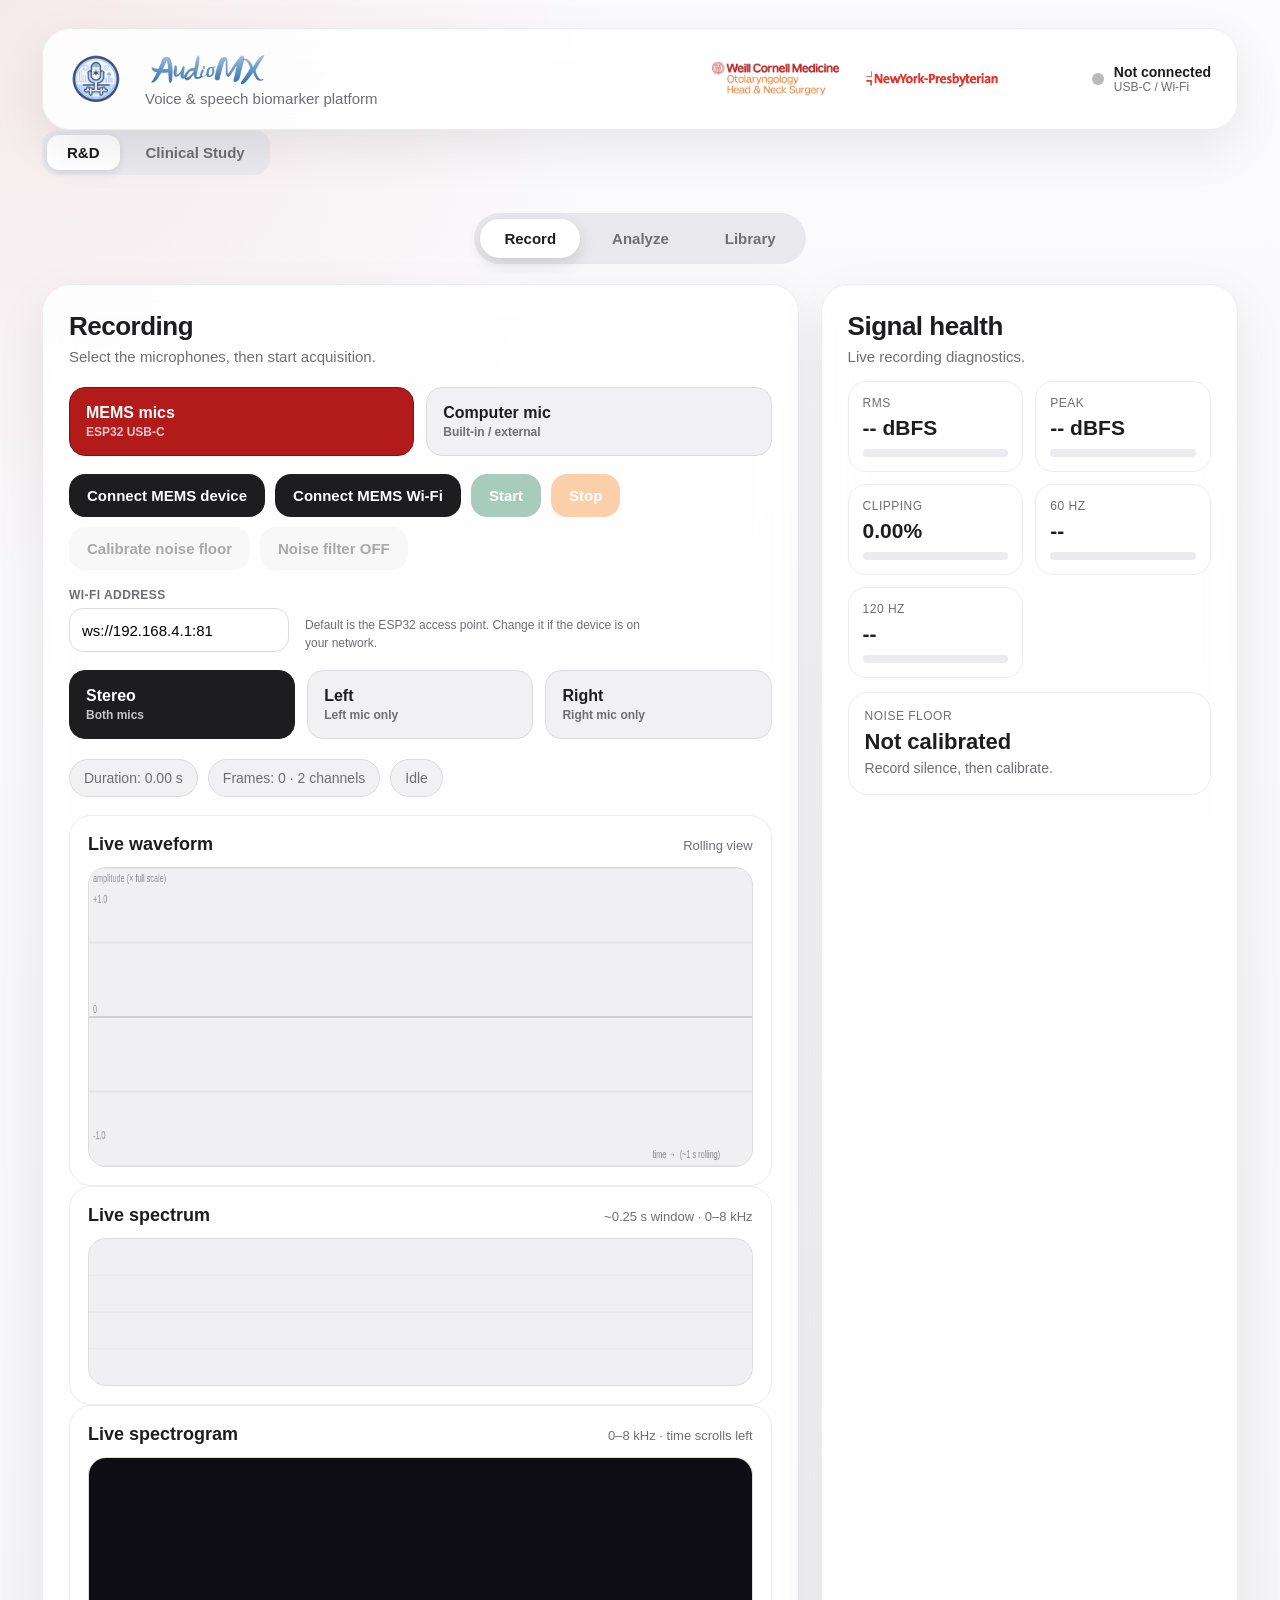
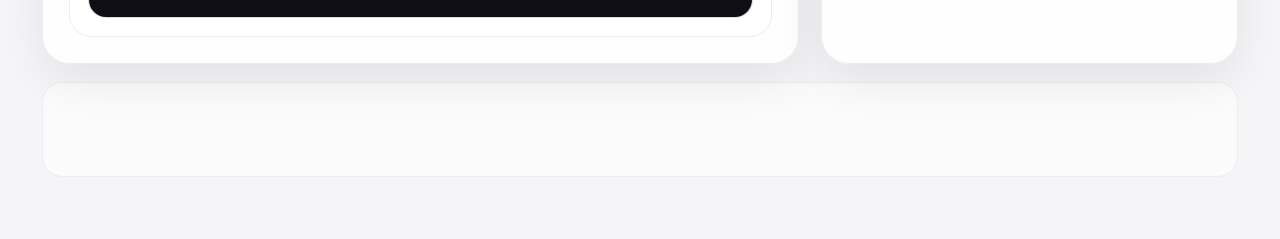
==== commit 0e4c8129: "Wire Epic EHR into Clinical tab" ====
--- a/index.html
+++ b/index.html
@@ -343,6 +343,19 @@
               <button id="cConnectWifi" class="secondaryBtn">Connect MEMS (Wi-Fi)</button>
               <button id="cConnectComputer" class="secondaryBtn">Connect computer mic</button>
               <button id="cPopoutBtn" class="secondaryBtn">Open patient view ↗</button>
+            </div>
+
+            <div id="cEhrCard" class="clinEhrCard">
+              <div class="clinEhrHead">
+                <span>🏥 Epic EHR (SMART on FHIR)</span>
+                <span id="cEhrStatus" class="clinEhrStatus">Not connected</span>
+              </div>
+              <div class="clinEhrBtns">
+                <button id="cEhrConnect" class="secondaryBtn">Connect to Epic (EHR)</button>
+                <button id="cEhrPull" class="secondaryBtn" style="display:none">Pull chart data</button>
+              </div>
+              <div id="cEhrPatient" class="clinEhrPatient"></div>
+              <div id="cEhrObs" class="clinEhrObs"></div>
             </div>
 
             <div class="clinOptionsRow">
@@ -448,6 +461,8 @@
   <script src="protocol.js"></script>
   <script src="features.js"></script>
   <script src="fhir.js"></script>
+  <script src="smart.js"></script>
+  <script src="ehr.js"></script>
   <script src="clinical.js"></script>
   <script src="main.js"></script>
 </body>
--- a/style.css
+++ b/style.css
@@ -1170,6 +1170,36 @@
 
 .chartExportBtns { display: flex; gap: 8px; flex-wrap: wrap; }
 
+/* Epic EHR (SMART on FHIR) panel in the Exam tab */
+.clinEhrCard {
+  background: #f4f8fd;
+  border: 1px solid #dbe7f5;
+  border-radius: 14px;
+  padding: 12px 14px;
+  margin: 12px 0;
+}
+.clinEhrHead {
+  display: flex;
+  justify-content: space-between;
+  align-items: center;
+  font-weight: 700;
+  color: #33506f;
+  font-size: 14px;
+  margin-bottom: 8px;
+}
+.clinEhrStatus { font-size: 12px; font-weight: 600; color: var(--muted); }
+.clinEhrStatus.ok { color: #2e9e5b; }
+.clinEhrStatus.err { color: #c0492f; }
+.clinEhrBtns { display: flex; gap: 8px; flex-wrap: wrap; }
+.clinEhrPatient { margin-top: 8px; font-size: 13px; color: var(--ink); }
+.clinEhrPatient:empty { display: none; }
+.clinEhrPatient .ehrId { color: var(--muted); font-size: 11px; }
+.clinEhrObs { margin-top: 8px; }
+.ehrObsHead { font-size: 12px; font-weight: 700; color: #33506f; margin-bottom: 4px; }
+.ehrObsList { margin: 0; padding-left: 18px; font-size: 13px; color: var(--ink); }
+.ehrObsList li { margin: 3px 0; }
+.ehrObsDate { color: var(--muted); font-size: 11px; }
+
 /* Per-patient trend view (Chart tab) */
 .trendPanel:empty { display: none; }
 .trendPanel {
